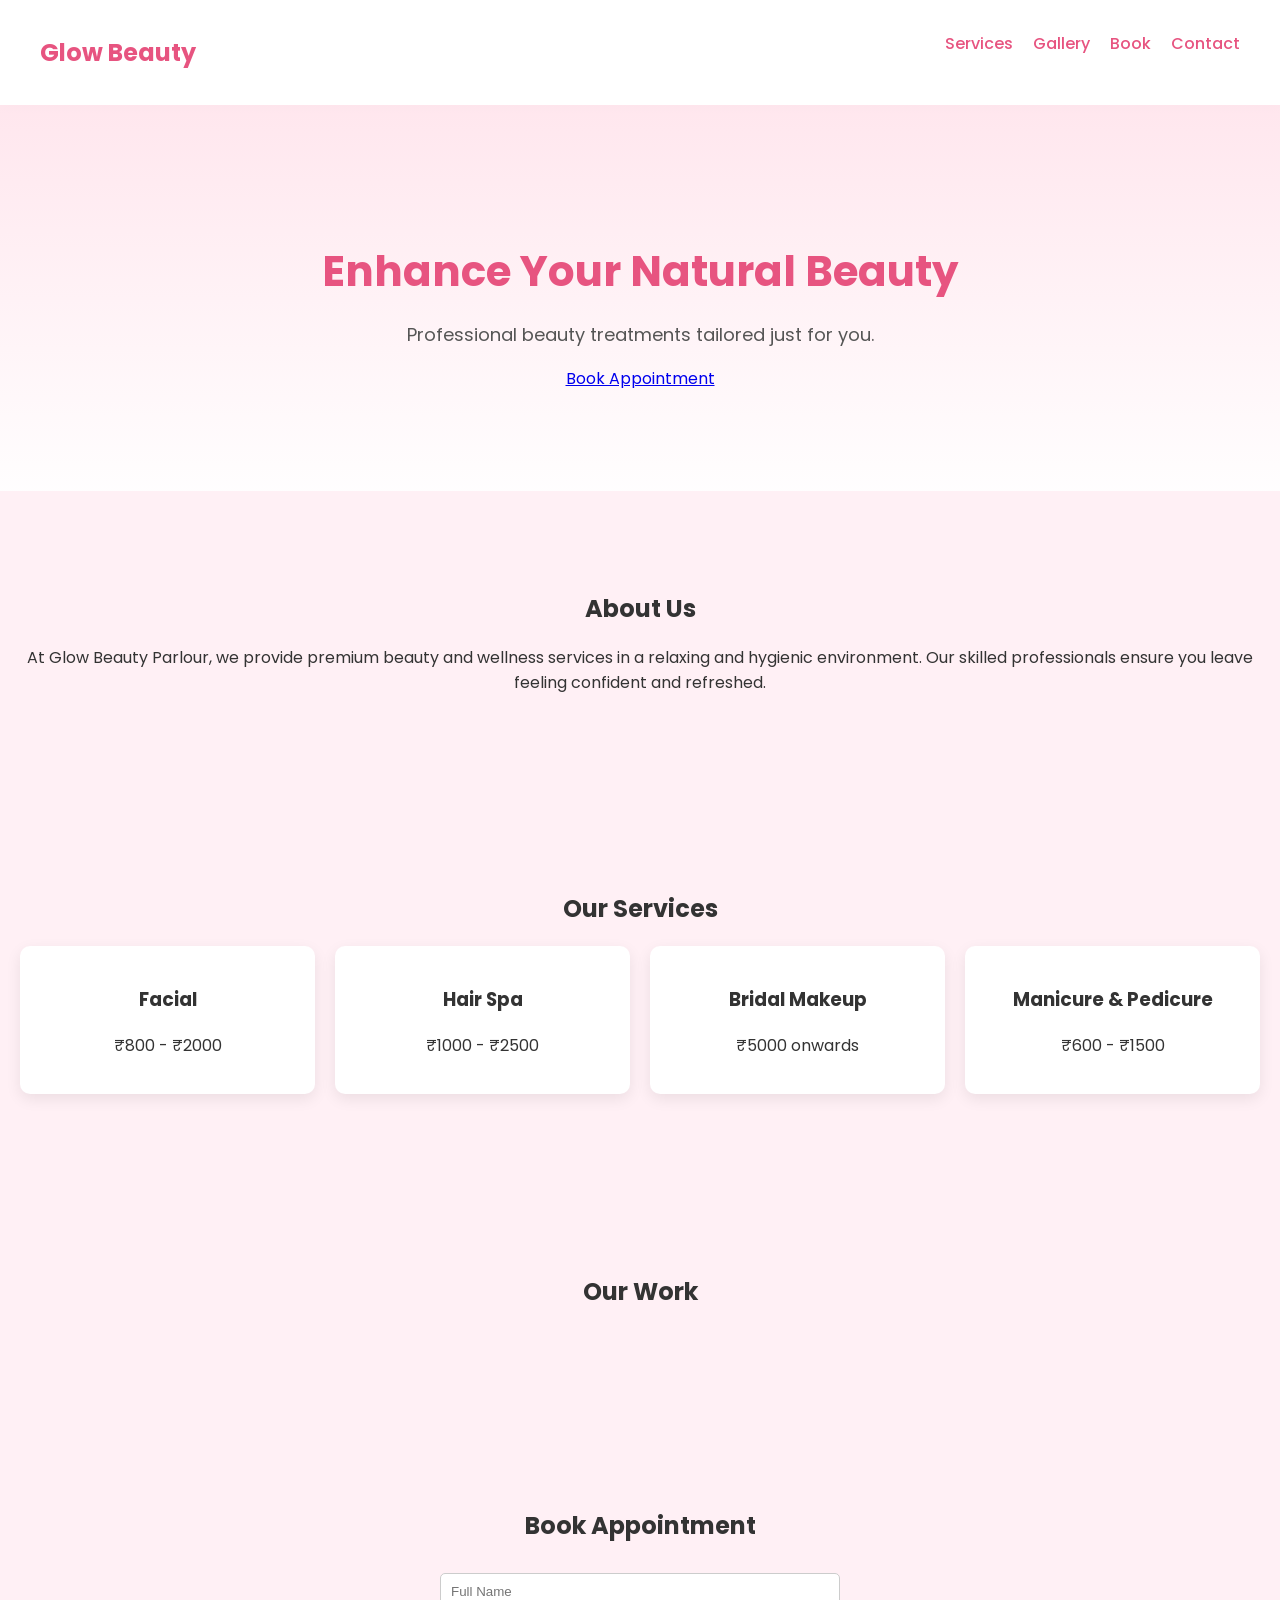
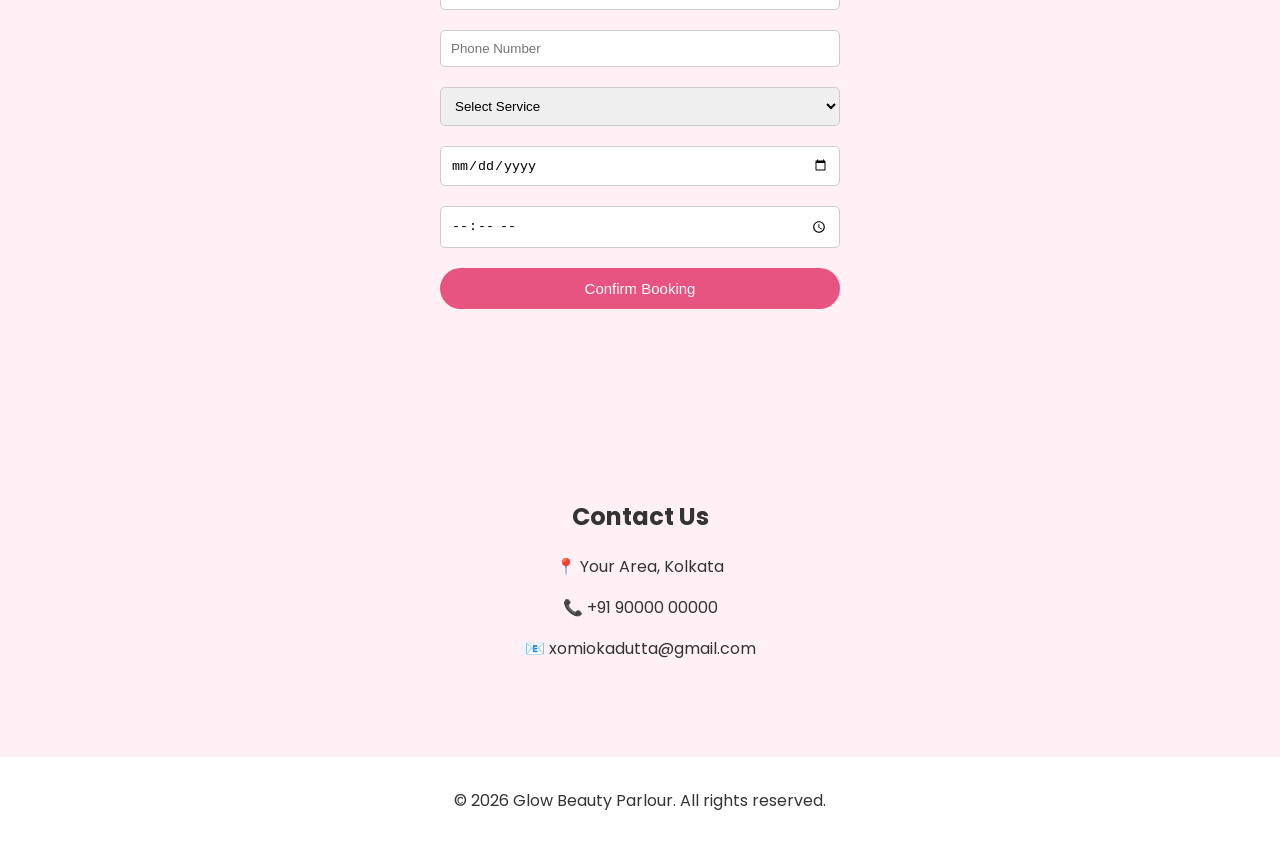
==== index.html @ 1fc496c7 "Rename dashboard.html to index.html" ====
<!DOCTYPE html>
<html lang="en">
<head>
<meta charset="UTF-8">
<meta name="viewport" content="width=device-width, initial-scale=1.0">
<title>Glow Beauty Parlour</title>
<link rel="stylesheet" href="style.css">
<link href="https://fonts.googleapis.com/css2?family=Poppins:wght@300;400;600&display=swap" rel="stylesheet">
</head>

<body>

<!-- NAVBAR -->
<nav>
  <h2 class="logo">Glow Beauty</h2>
  <ul>
    <li><a href="#services">Services</a></li>
    <li><a href="#gallery">Gallery</a></li>
    <li><a href="#booking">Book</a></li>
    <li><a href="#contact">Contact</a></li>
  </ul>
</nav>

<!-- HERO SECTION -->
<section class="hero">
  <h1>Enhance Your Natural Beauty</h1>
  <p>Professional beauty treatments tailored just for you.</p>
  <a href="#booking" class="btn">Book Appointment</a>
</section>

<!-- ABOUT -->
<section class="about">
  <h2>About Us</h2>
  <p>At Glow Beauty Parlour, we provide premium beauty and wellness services in a relaxing and hygienic environment. Our skilled professionals ensure you leave feeling confident and refreshed.</p>
</section>

<!-- SERVICES -->
<section id="services" class="services">
  <h2>Our Services</h2>
  <div class="service-box">
    <div>
      <h3>Facial</h3>
      <p>₹800 - ₹2000</p>
    </div>
    <div>
      <h3>Hair Spa</h3>
      <p>₹1000 - ₹2500</p>
    </div>
    <div>
      <h3>Bridal Makeup</h3>
      <p>₹5000 onwards</p>
    </div>
    <div>
      <h3>Manicure & Pedicure</h3>
      <p>₹600 - ₹1500</p>
    </div>
  </div>
</section>

<!-- GALLERY -->
<section id="gallery" class="gallery">
  <h2>Our Work</h2>
  <div class="gallery-grid">
    <img src="https://source.unsplash.com/300x300/?makeup" alt="">
    <img src="https://source.unsplash.com/300x300/?facial" alt="">
    <img src="https://source.unsplash.com/300x300/?hairstyle" alt="">
    <img src="https://source.unsplash.com/300x300/?nails" alt="">
  </div>
</section>

<!-- BOOKING -->
<section id="booking" class="booking">
  <h2>Book Appointment</h2>
  <form action="https://formsubmit.co/YOUR_EMAIL_HERE" method="POST">
    <input type="text" name="name" placeholder="Full Name" required>
    <input type="tel" name="phone" placeholder="Phone Number" required>
    
    <select name="service" required>
      <option value="">Select Service</option>
      <option>Facial</option>
      <option>Hair Spa</option>
      <option>Bridal Makeup</option>
      <option>Manicure & Pedicure</option>
    </select>

    <input type="date" name="date" required>
    <input type="time" name="time" required>

    <button type="submit">Confirm Booking</button>
  </form>
</section>

<!-- CONTACT -->
<section id="contact" class="contact">
  <h2>Contact Us</h2>
  <p>📍 Your Area, Kolkata</p>
  <p>📞 +91 90000 00000</p>
  <p>📧 xomiokadutta@gmail.com</p>
</section>

<footer>
  <p>© 2026 Glow Beauty Parlour. All rights reserved.</p>
</footer>

</body>
</html>
---- style.css ----
body {
  margin: 0;
  font-family: 'Poppins', sans-serif;
  background: #fff0f5;
  color: #333;
}

nav {
  display: flex;
  justify-content: space-between;
  padding: 15px 40px;
  background: white;
  box-shadow: 0 2px 10px rgba(0,0,0,0.05);
}

nav ul {
  display: flex;
  list-style: none;
}

nav ul li {
  margin-left: 20px;
}

nav a {
  text-decoration: none;
  color: #e75480;
  font-weight: 500;
}

.logo {
  color: #e75480;
}

.hero {
  text-align: center;
  padding: 100px 20px;
  background: linear-gradient(rgba(255,228,236,0.8), rgba(255,255,255,0.9)),
              url('https://source.unsplash.com/1200x800/?beauty,salon') no-repeat center/cover;
}

.hero h1 {
  font-size: 42px;
  margin-bottom: 10px;
  color: #e75480;
}

.hero p {
  font-size: 18px;
  color: #555;
}
}

.btn {
  display: inline-block;
  margin-top: 20px;
  padding: 14px 28px;
  background: #e75480;
  color: white;
  text-decoration: none;
  border-radius: 30px;
  font-weight: 500;
  transition: 0.3s;
}

.btn:hover {
  background: #d9436f;
  transform: scale(1.05);
}
}

.about, .services, .gallery, .booking, .contact {
  padding: 60px 20px;
  text-align: center;
}

.service-box {
  display: grid;
  grid-template-columns: repeat(auto-fit, minmax(200px, 1fr));
  gap: 20px;
}

.gallery-grid {
  display: grid;
  grid-template-columns: repeat(auto-fit, minmax(150px, 1fr));
  gap: 10px;
}

.gallery-grid img {
  width: 100%;
  border-radius: 8px;
}

form {
  max-width: 400px;
  margin: auto;
  display: flex;
  flex-direction: column;
}

form input, form select, form button {
  margin: 10px 0;
  padding: 10px;
  border-radius: 5px;
  border: 1px solid #ccc;
}

form button {
  background: #e75480;
  color: white;
  border: none;
  cursor: pointer;
}

footer {
  background: white;
  padding: 15px;
  text-align: center;
}
.about, .services, .gallery, .booking, .contact {
  padding: 80px 20px;
  text-align: center;
}
.service-box div {
  background: white;
  padding: 20px;
  border-radius: 10px;
  box-shadow: 0 5px 15px rgba(0,0,0,0.08);
  transition: 0.3s;
}

.service-box div:hover {
  transform: translateY(-5px);
}
<section class="trust">
  <h2>Why Choose Us</h2>
  <p>✔ Experienced Staff</p>
  <p>✔ Hygienic Environment</p>
  <p>✔ Premium Products</p>
  <p>✔ Customer Satisfaction Guaranteed</p>
</section>
form input, form select {
  border: 1px solid #eee;
  padding: 12px;
  font-size: 14px;
}

form button {
  background: #e75480;
  color: white;
  padding: 12px;
  border-radius: 25px;
  border: none;
  font-size: 15px;
}
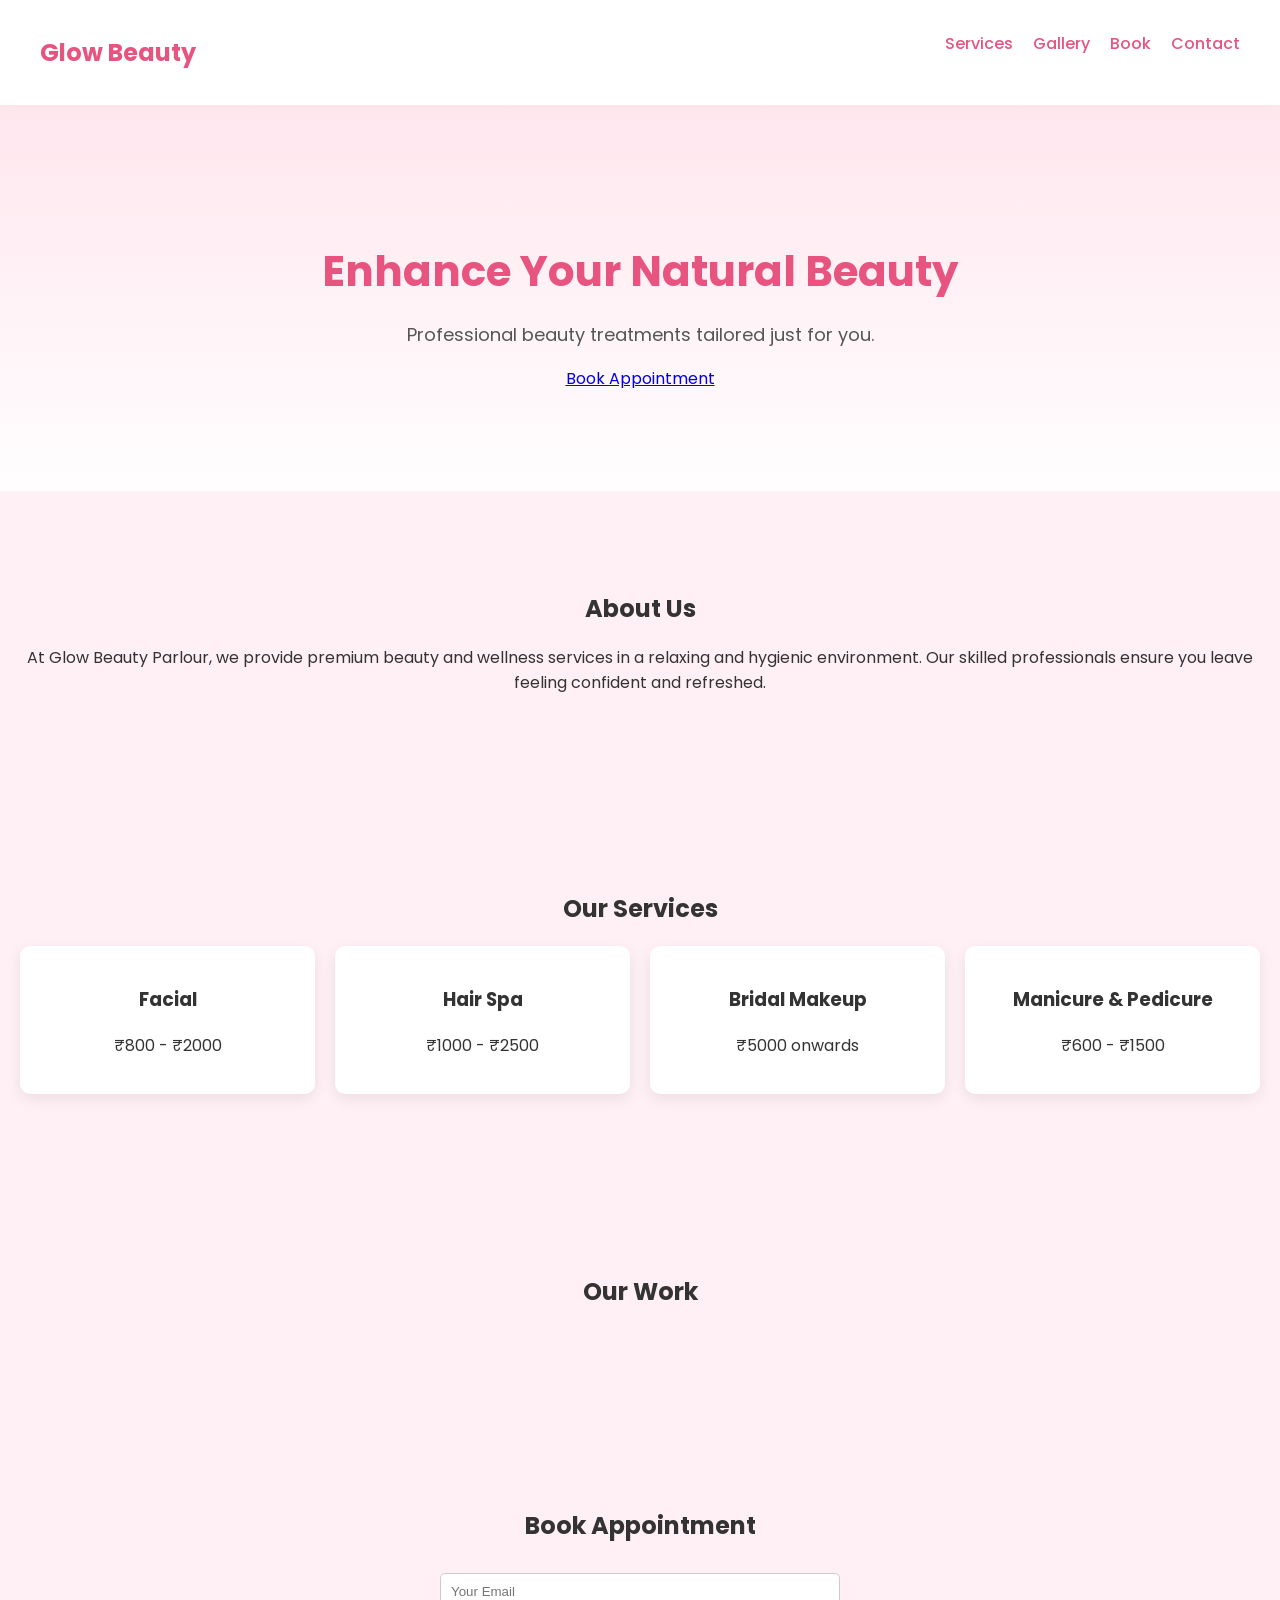
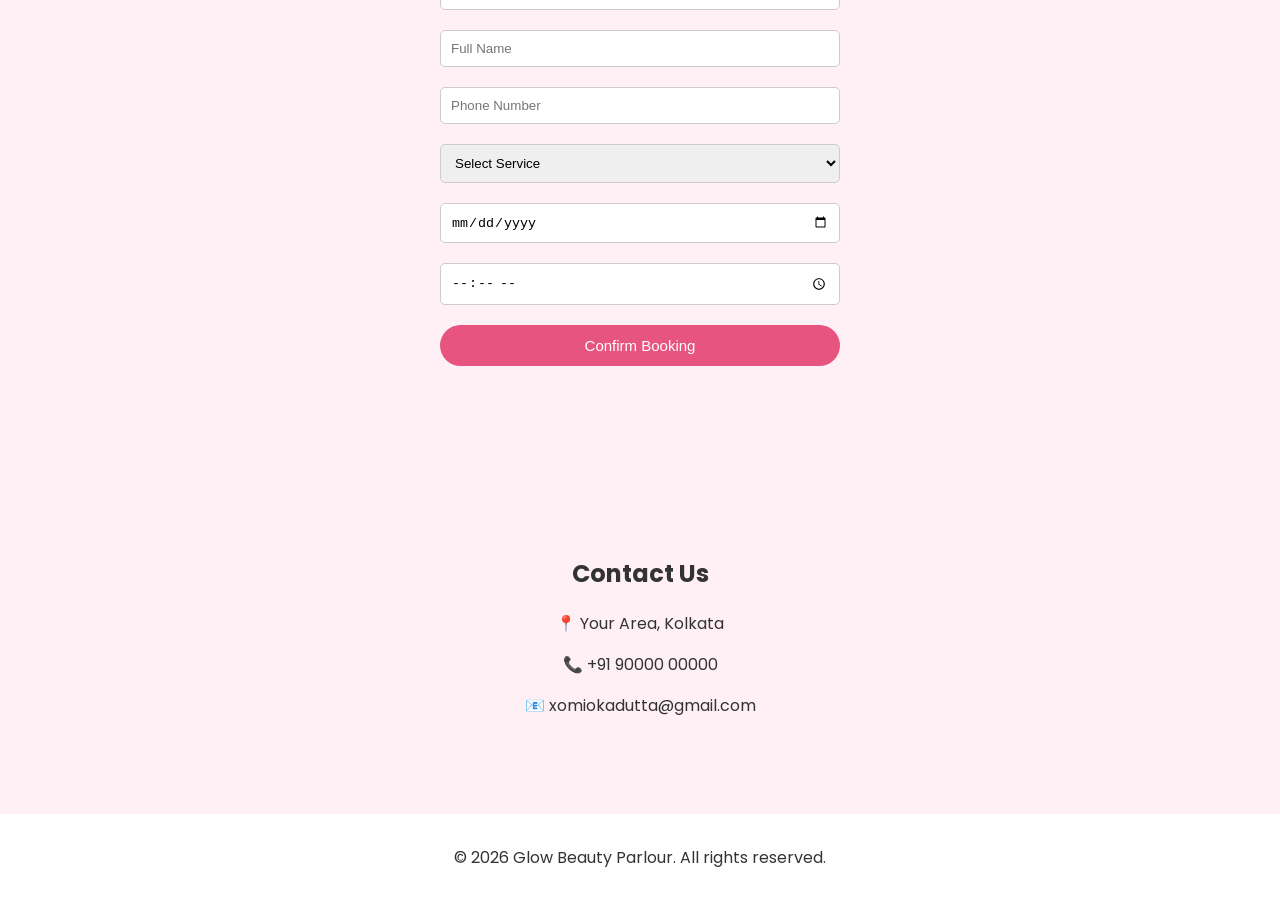
==== commit 59c7870e: "Update index.html" ====
--- a/index.html
+++ b/index.html
@@ -71,7 +71,8 @@
 <!-- BOOKING -->
 <section id="booking" class="booking">
   <h2>Book Appointment</h2>
-  <form action="https://formsubmit.co/YOUR_EMAIL_HERE" method="POST">
+  <form action="https://formsubmit.co/xomiokadutta@gmail.com" method="POST">
+    <input type="email" name="email" placeholder="Your Email" required>
     <input type="text" name="name" placeholder="Full Name" required>
     <input type="tel" name="phone" placeholder="Phone Number" required>
     
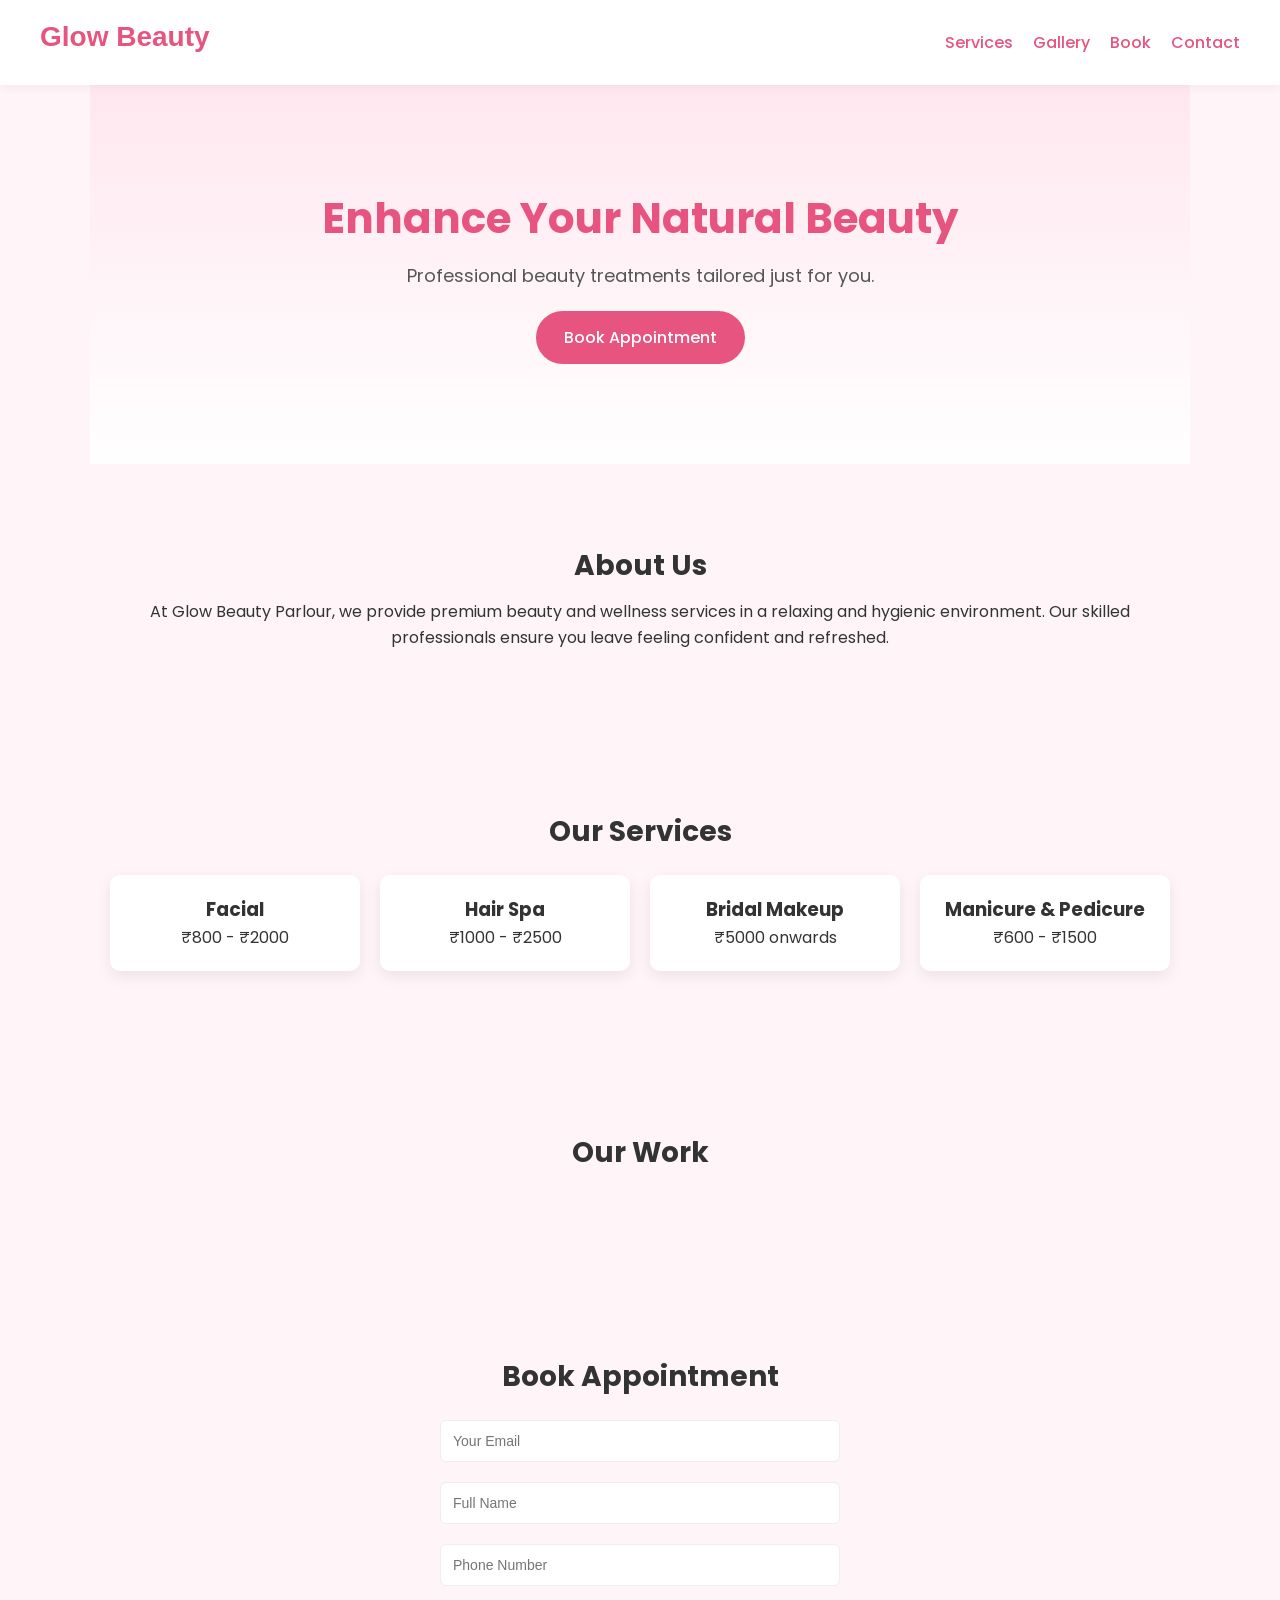
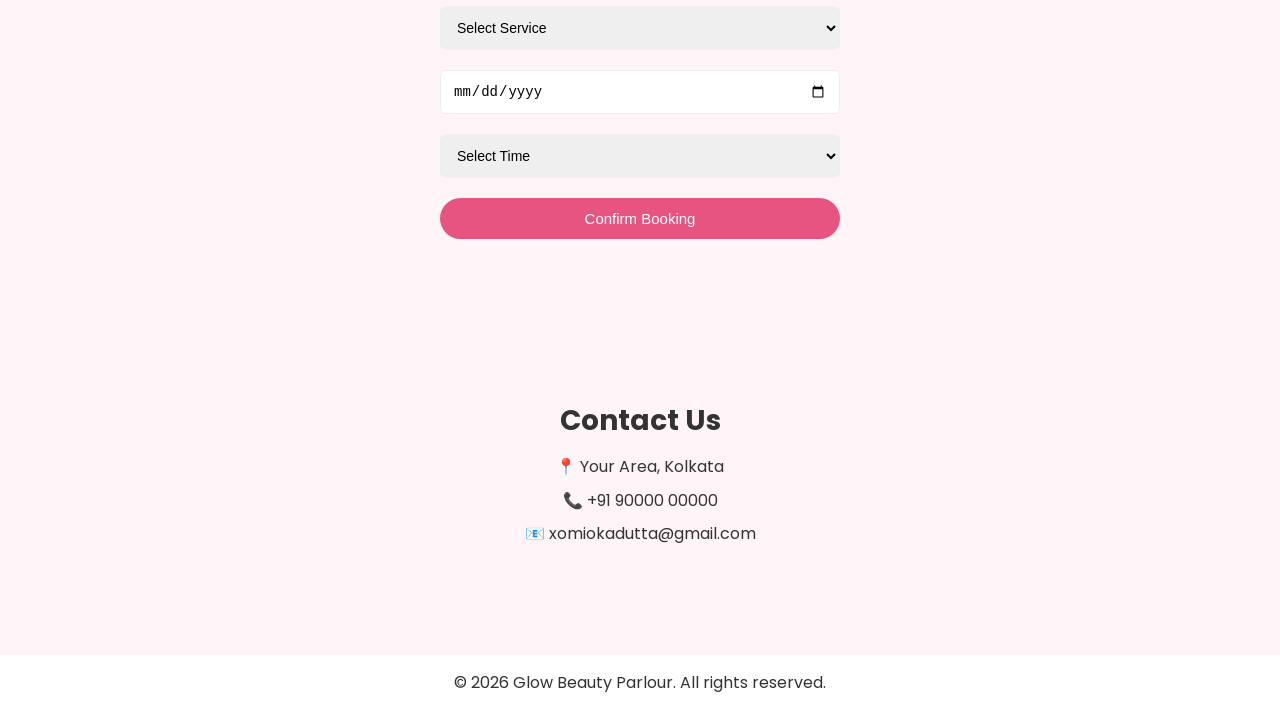
==== commit a9d0c105: "Update index.html" ====
--- a/index.html
+++ b/index.html
@@ -85,7 +85,19 @@
     </select>
 
     <input type="date" name="date" required>
-    <input type="time" name="time" required>
+    <select name="time" required>
+  <option value="">Select Time</option>
+  <option>10:00 AM</option>
+  <option>11:00 AM</option>
+  <option>12:00 PM</option>
+  <option>01:00 PM</option>
+  <option>02:00 PM</option>
+  <option>03:00 PM</option>
+  <option>04:00 PM</option>
+  <option>05:00 PM</option>
+  <option>06:00 PM</option>
+  <option>07:00 PM</option>
+</select>
 
     <button type="submit">Confirm Booking</button>
   </form>
--- a/style.css
+++ b/style.css
@@ -1,37 +1,54 @@
-body {
+/* RESET */
+* {
   margin: 0;
-  font-family: 'Poppins', sans-serif;
-  background: #fff0f5;
-  color: #333;
+  padding: 0;
+  box-sizing: border-box;
 }
 
+/* BODY */
+body {
+  font-family: 'Poppins', sans-serif;
+  background: #fff5f8;
+  color: #333;
+  line-height: 1.6;
+}
+
+/* NAVBAR */
 nav {
   display: flex;
   justify-content: space-between;
+  align-items: center;
   padding: 15px 40px;
   background: white;
+  position: sticky;
+  top: 0;
+  z-index: 1000;
   box-shadow: 0 2px 10px rgba(0,0,0,0.05);
+}
+
+.logo {
+  color: #e75480;
+  font-weight: 600;
 }
 
 nav ul {
   display: flex;
   list-style: none;
-}
-
-nav ul li {
-  margin-left: 20px;
+  gap: 20px;
 }
 
 nav a {
   text-decoration: none;
   color: #e75480;
   font-weight: 500;
+  transition: 0.3s;
 }
 
-.logo {
-  color: #e75480;
+nav a:hover {
+  color: #d9436f;
 }
 
+/* HERO */
 .hero {
   text-align: center;
   padding: 100px 20px;
@@ -41,16 +58,16 @@
 
 .hero h1 {
   font-size: 42px;
+  color: #e75480;
   margin-bottom: 10px;
-  color: #e75480;
 }
 
 .hero p {
   font-size: 18px;
   color: #555;
 }
-}
 
+/* BUTTON */
 .btn {
   display: inline-block;
   margin-top: 20px;
@@ -67,60 +84,28 @@
   background: #d9436f;
   transform: scale(1.05);
 }
-}
 
-.about, .services, .gallery, .booking, .contact {
-  padding: 60px 20px;
+/* SECTIONS */
+section {
+  max-width: 1100px;
+  margin: auto;
+  padding: 80px 20px;
   text-align: center;
 }
 
+h2 {
+  font-size: 28px;
+  margin-bottom: 10px;
+}
+
+/* SERVICES */
 .service-box {
   display: grid;
-  grid-template-columns: repeat(auto-fit, minmax(200px, 1fr));
+  grid-template-columns: repeat(auto-fit, minmax(220px, 1fr));
   gap: 20px;
+  margin-top: 20px;
 }
 
-.gallery-grid {
-  display: grid;
-  grid-template-columns: repeat(auto-fit, minmax(150px, 1fr));
-  gap: 10px;
-}
-
-.gallery-grid img {
-  width: 100%;
-  border-radius: 8px;
-}
-
-form {
-  max-width: 400px;
-  margin: auto;
-  display: flex;
-  flex-direction: column;
-}
-
-form input, form select, form button {
-  margin: 10px 0;
-  padding: 10px;
-  border-radius: 5px;
-  border: 1px solid #ccc;
-}
-
-form button {
-  background: #e75480;
-  color: white;
-  border: none;
-  cursor: pointer;
-}
-
-footer {
-  background: white;
-  padding: 15px;
-  text-align: center;
-}
-.about, .services, .gallery, .booking, .contact {
-  padding: 80px 20px;
-  text-align: center;
-}
 .service-box div {
   background: white;
   padding: 20px;
@@ -132,24 +117,76 @@
 .service-box div:hover {
   transform: translateY(-5px);
 }
-<section class="trust">
-  <h2>Why Choose Us</h2>
-  <p>✔ Experienced Staff</p>
-  <p>✔ Hygienic Environment</p>
-  <p>✔ Premium Products</p>
-  <p>✔ Customer Satisfaction Guaranteed</p>
-</section>
+
+/* GALLERY */
+.gallery-grid {
+  display: grid;
+  grid-template-columns: repeat(auto-fit, minmax(150px, 1fr));
+  gap: 10px;
+  margin-top: 20px;
+}
+
+.gallery-grid img {
+  width: 100%;
+  border-radius: 10px;
+}
+
+/* TRUST SECTION */
+.trust-box {
+  display: grid;
+  grid-template-columns: repeat(auto-fit, minmax(200px, 1fr));
+  gap: 15px;
+  margin-top: 20px;
+}
+
+.trust-box div {
+  background: white;
+  padding: 15px;
+  border-radius: 8px;
+  box-shadow: 0 5px 15px rgba(0,0,0,0.05);
+}
+
+/* BOOKING FORM */
+form {
+  max-width: 400px;
+  margin: auto;
+  display: flex;
+  flex-direction: column;
+}
+
 form input, form select {
+  margin: 10px 0;
+  padding: 12px;
+  border-radius: 6px;
   border: 1px solid #eee;
-  padding: 12px;
   font-size: 14px;
 }
 
 form button {
+  margin-top: 10px;
   background: #e75480;
   color: white;
   padding: 12px;
   border-radius: 25px;
   border: none;
   font-size: 15px;
-}+  cursor: pointer;
+  transition: 0.3s;
+}
+
+form button:hover {
+  background: #d9436f;
+}
+
+/* CONTACT */
+.contact p {
+  margin: 8px 0;
+}
+
+/* FOOTER */
+footer {
+  background: white;
+  padding: 15px;
+  text-align: center;
+  margin-top: 20px;
+}
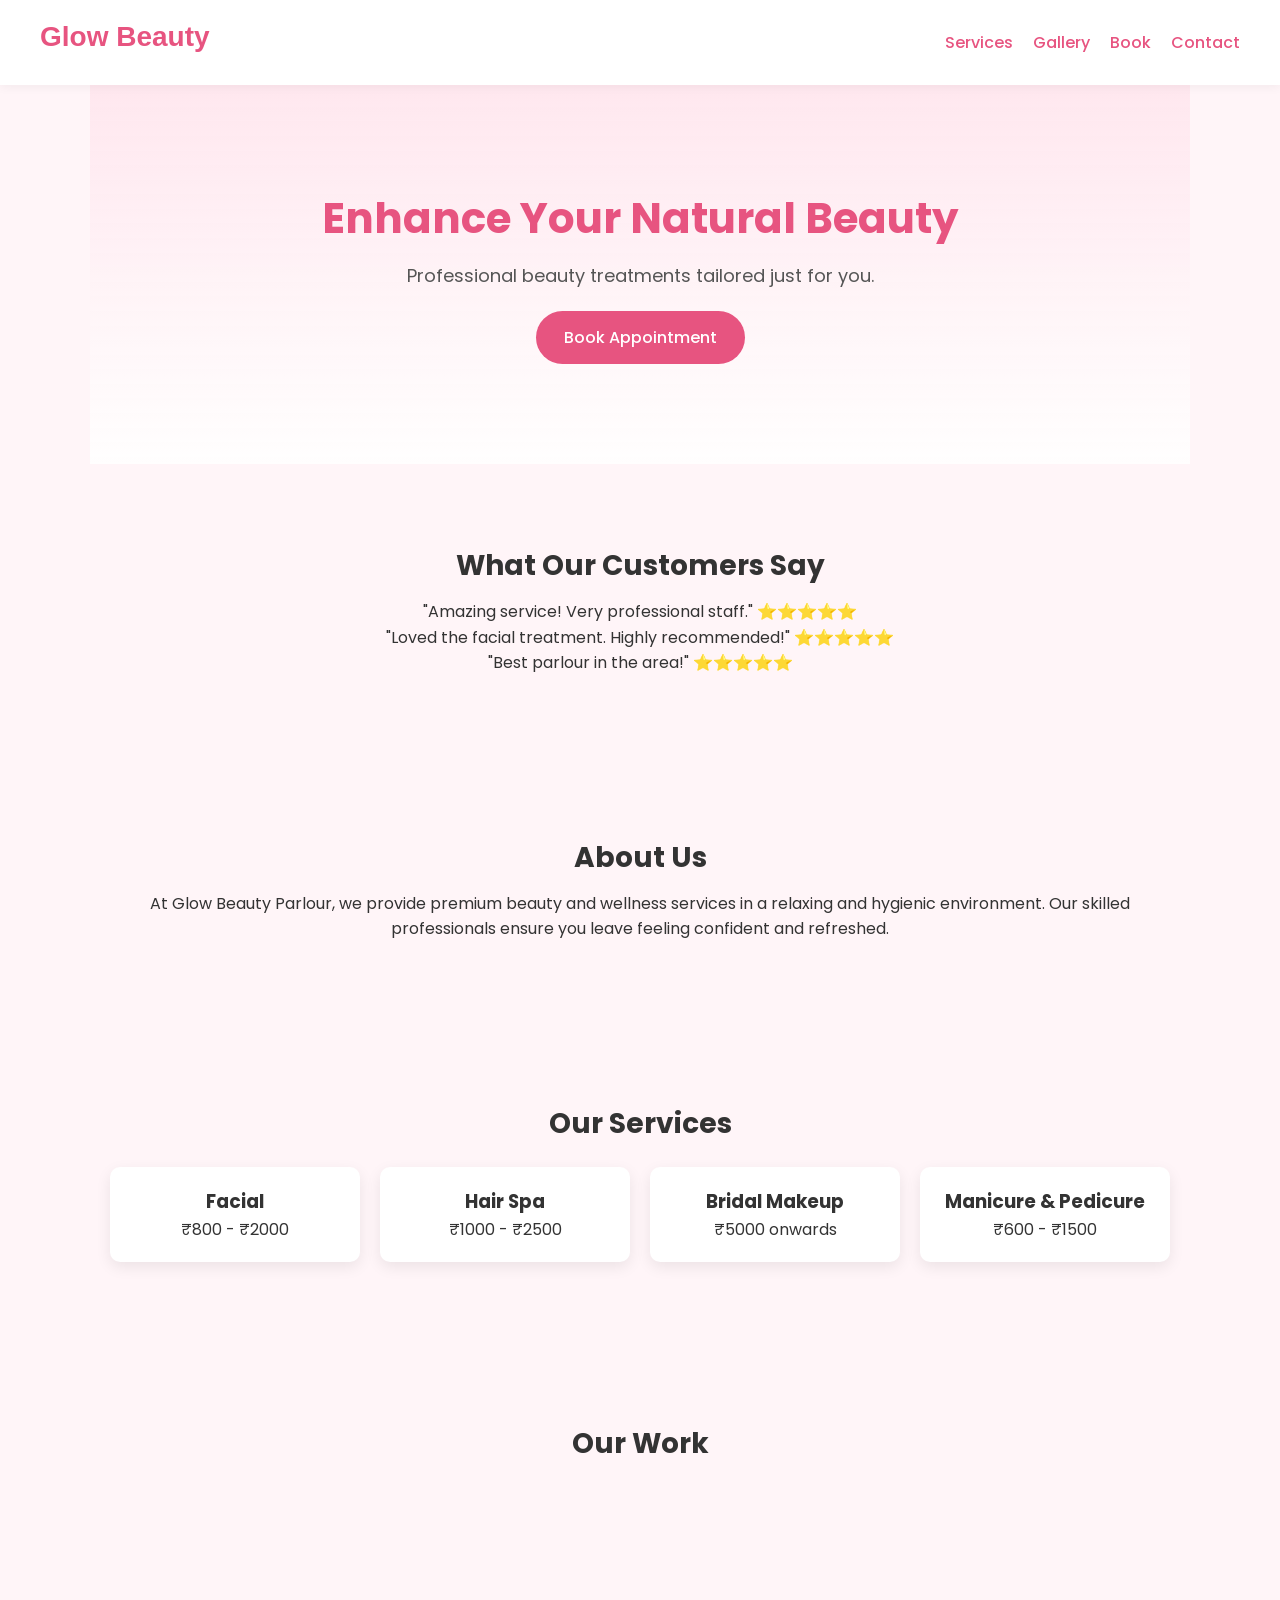
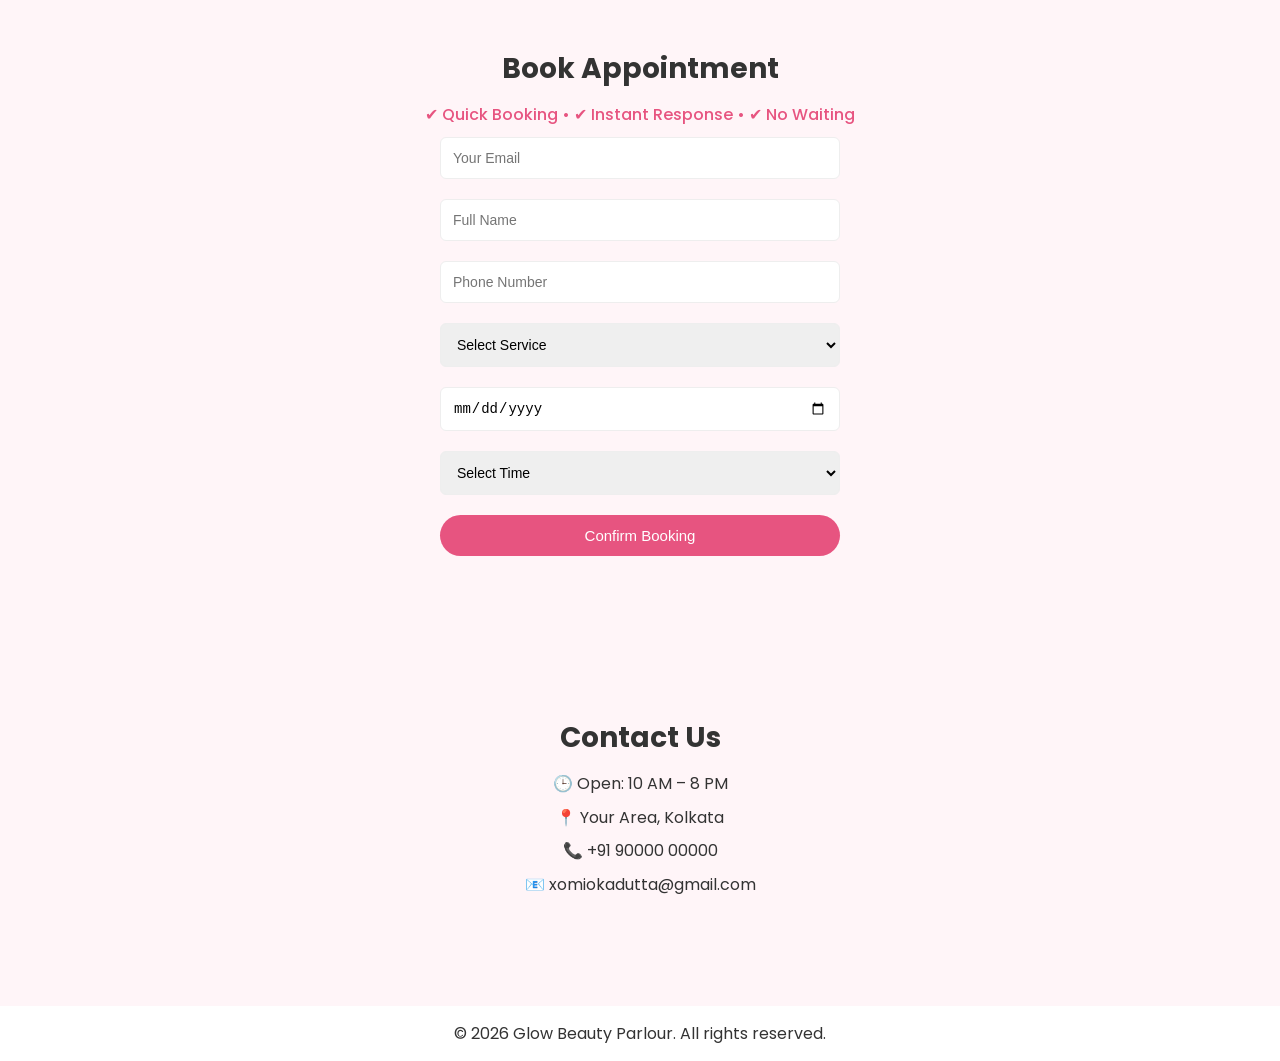
==== commit d2d496d5: "Update index.html" ====
--- a/index.html
+++ b/index.html
@@ -28,7 +28,15 @@
   <a href="#booking" class="btn">Book Appointment</a>
 </section>
 
-<!-- ABOUT -->
+<section class="reviews">
+  <h2>What Our Customers Say</h2>
+  <div class="review-box">
+    <div>"Amazing service! Very professional staff." ⭐⭐⭐⭐⭐</div>
+    <div>"Loved the facial treatment. Highly recommended!" ⭐⭐⭐⭐⭐</div>
+    <div>"Best parlour in the area!" ⭐⭐⭐⭐⭐</div>
+  </div>
+</section>
+  <!-- ABOUT -->
 <section class="about">
   <h2>About Us</h2>
   <p>At Glow Beauty Parlour, we provide premium beauty and wellness services in a relaxing and hygienic environment. Our skilled professionals ensure you leave feeling confident and refreshed.</p>
@@ -71,6 +79,9 @@
 <!-- BOOKING -->
 <section id="booking" class="booking">
   <h2>Book Appointment</h2>
+  <p style="color:#e75480; font-weight:500;">
+✔ Quick Booking • ✔ Instant Response • ✔ No Waiting
+</p>
   <form action="https://formsubmit.co/xomiokadutta@gmail.com" method="POST">
     <input type="email" name="email" placeholder="Your Email" required>
     <input type="text" name="name" placeholder="Full Name" required>
@@ -106,6 +117,7 @@
 <!-- CONTACT -->
 <section id="contact" class="contact">
   <h2>Contact Us</h2>
+  <p>🕒 Open: 10 AM – 8 PM</p>
   <p>📍 Your Area, Kolkata</p>
   <p>📞 +91 90000 00000</p>
   <p>📧 xomiokadutta@gmail.com</p>
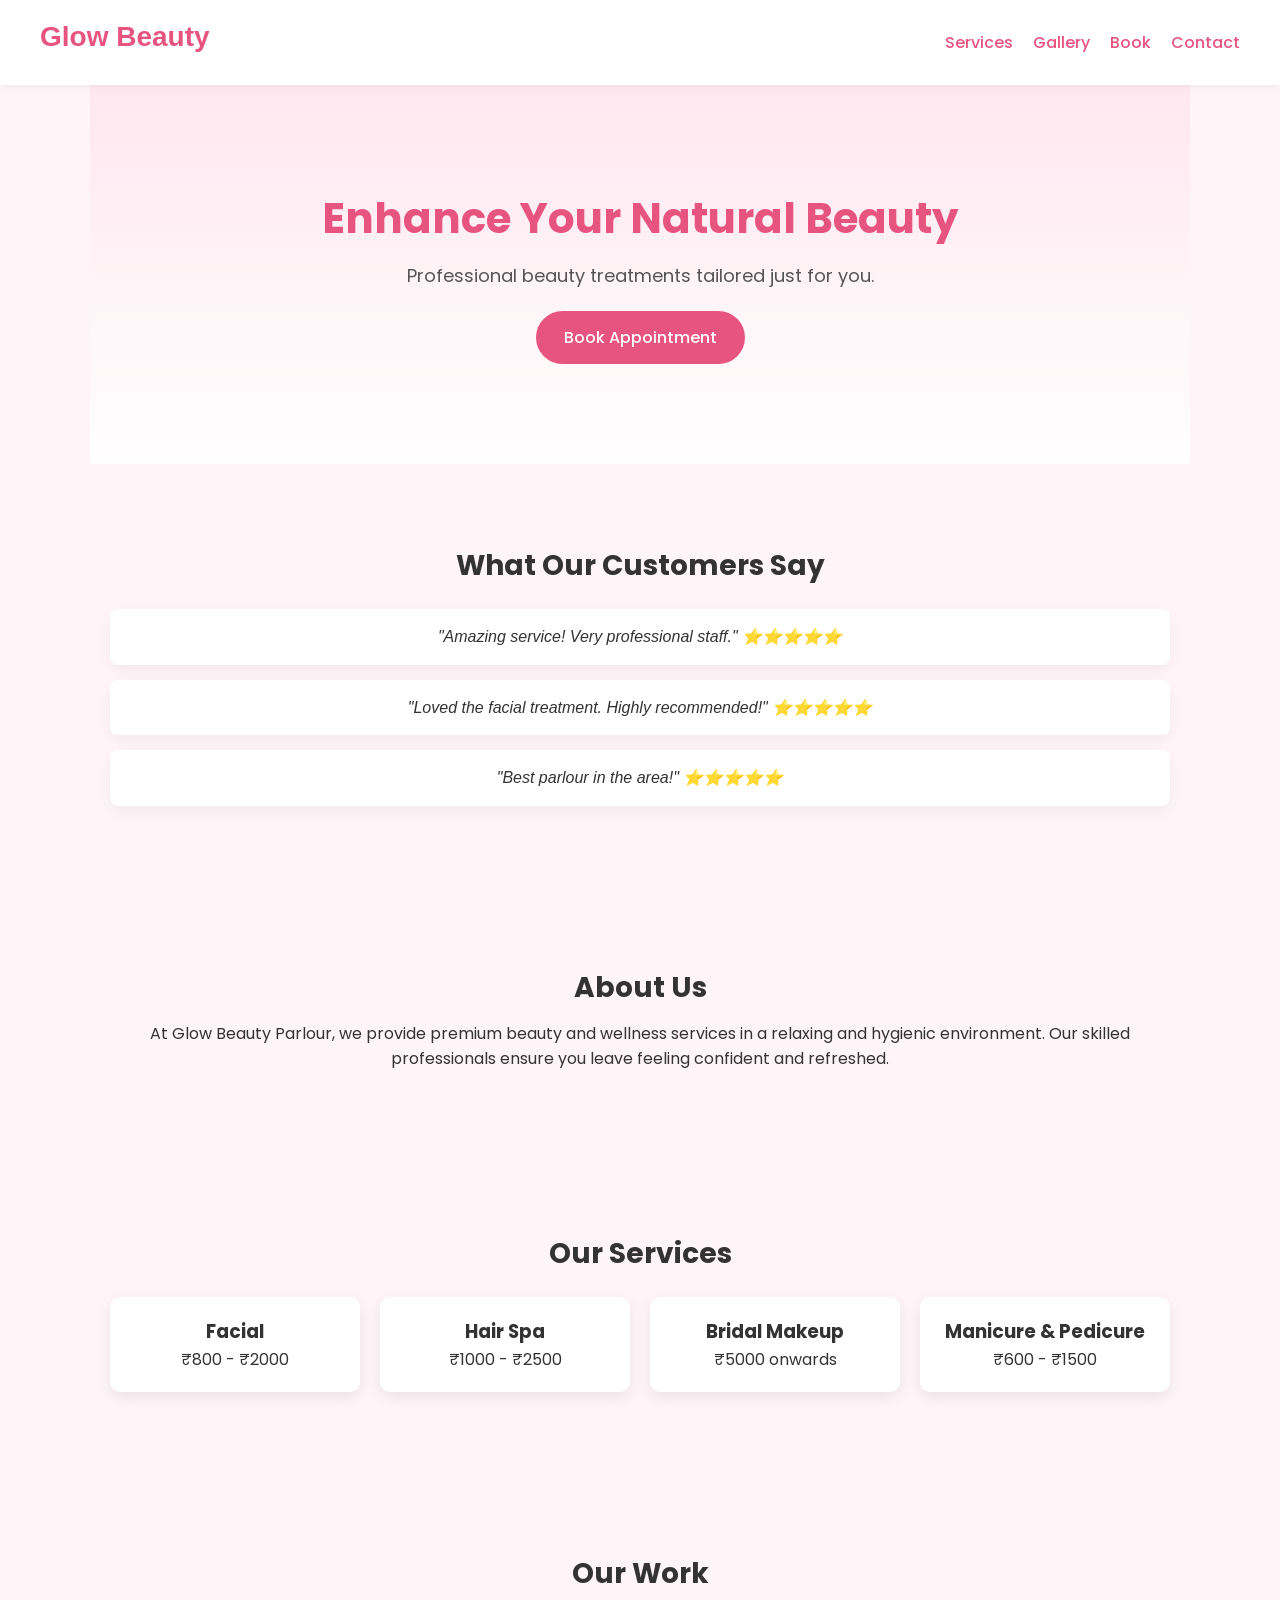
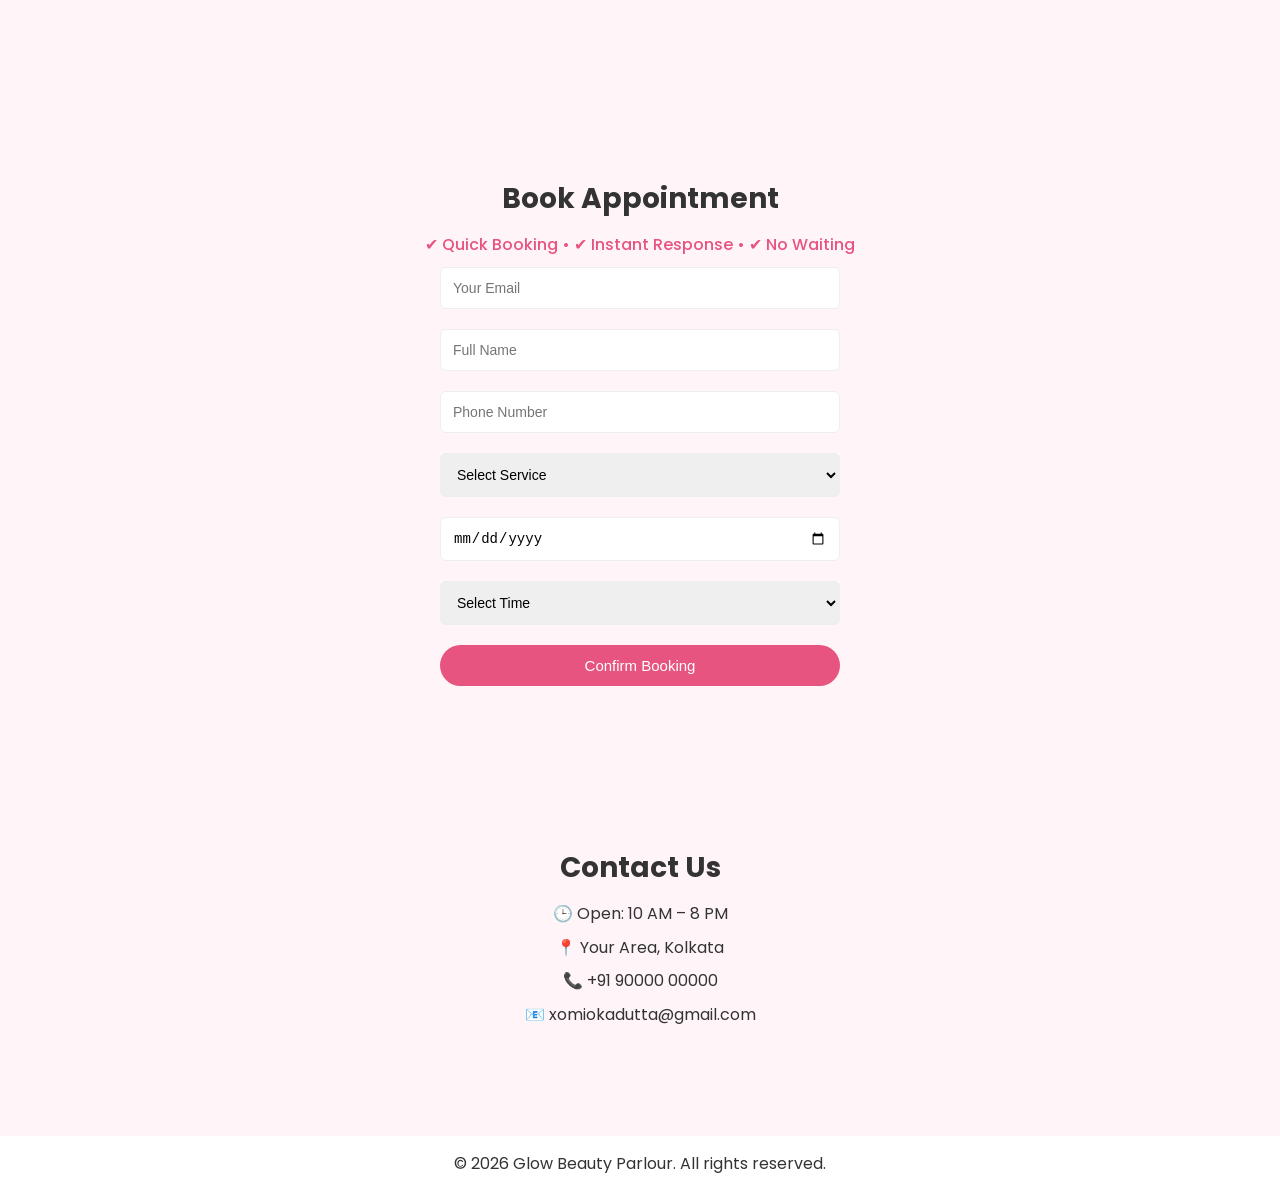
==== commit 0b627a65: "Update index.html" ====
--- a/index.html
+++ b/index.html
@@ -111,6 +111,8 @@
 </select>
 
     <button type="submit">Confirm Booking</button>
+    <input type="hidden" name="_next" value="https://xomiokadutta-lab.github.io/parlour-demo-web/thankyou.html">
+<input type="hidden" name="_captcha" value="false">
   </form>
 </section>
 
--- a/style.css
+++ b/style.css
@@ -97,7 +97,19 @@
   font-size: 28px;
   margin-bottom: 10px;
 }
-
+.review-box {
+  display: grid;
+  gap: 15px;
+  margin-top: 20px;
+}
+
+.review-box div {
+  background: white;
+  padding: 15px;
+  border-radius: 8px;
+  box-shadow: 0 5px 15px rgba(0,0,0,0.05);
+  font-style: italic;
+}
 /* SERVICES */
 .service-box {
   display: grid;
